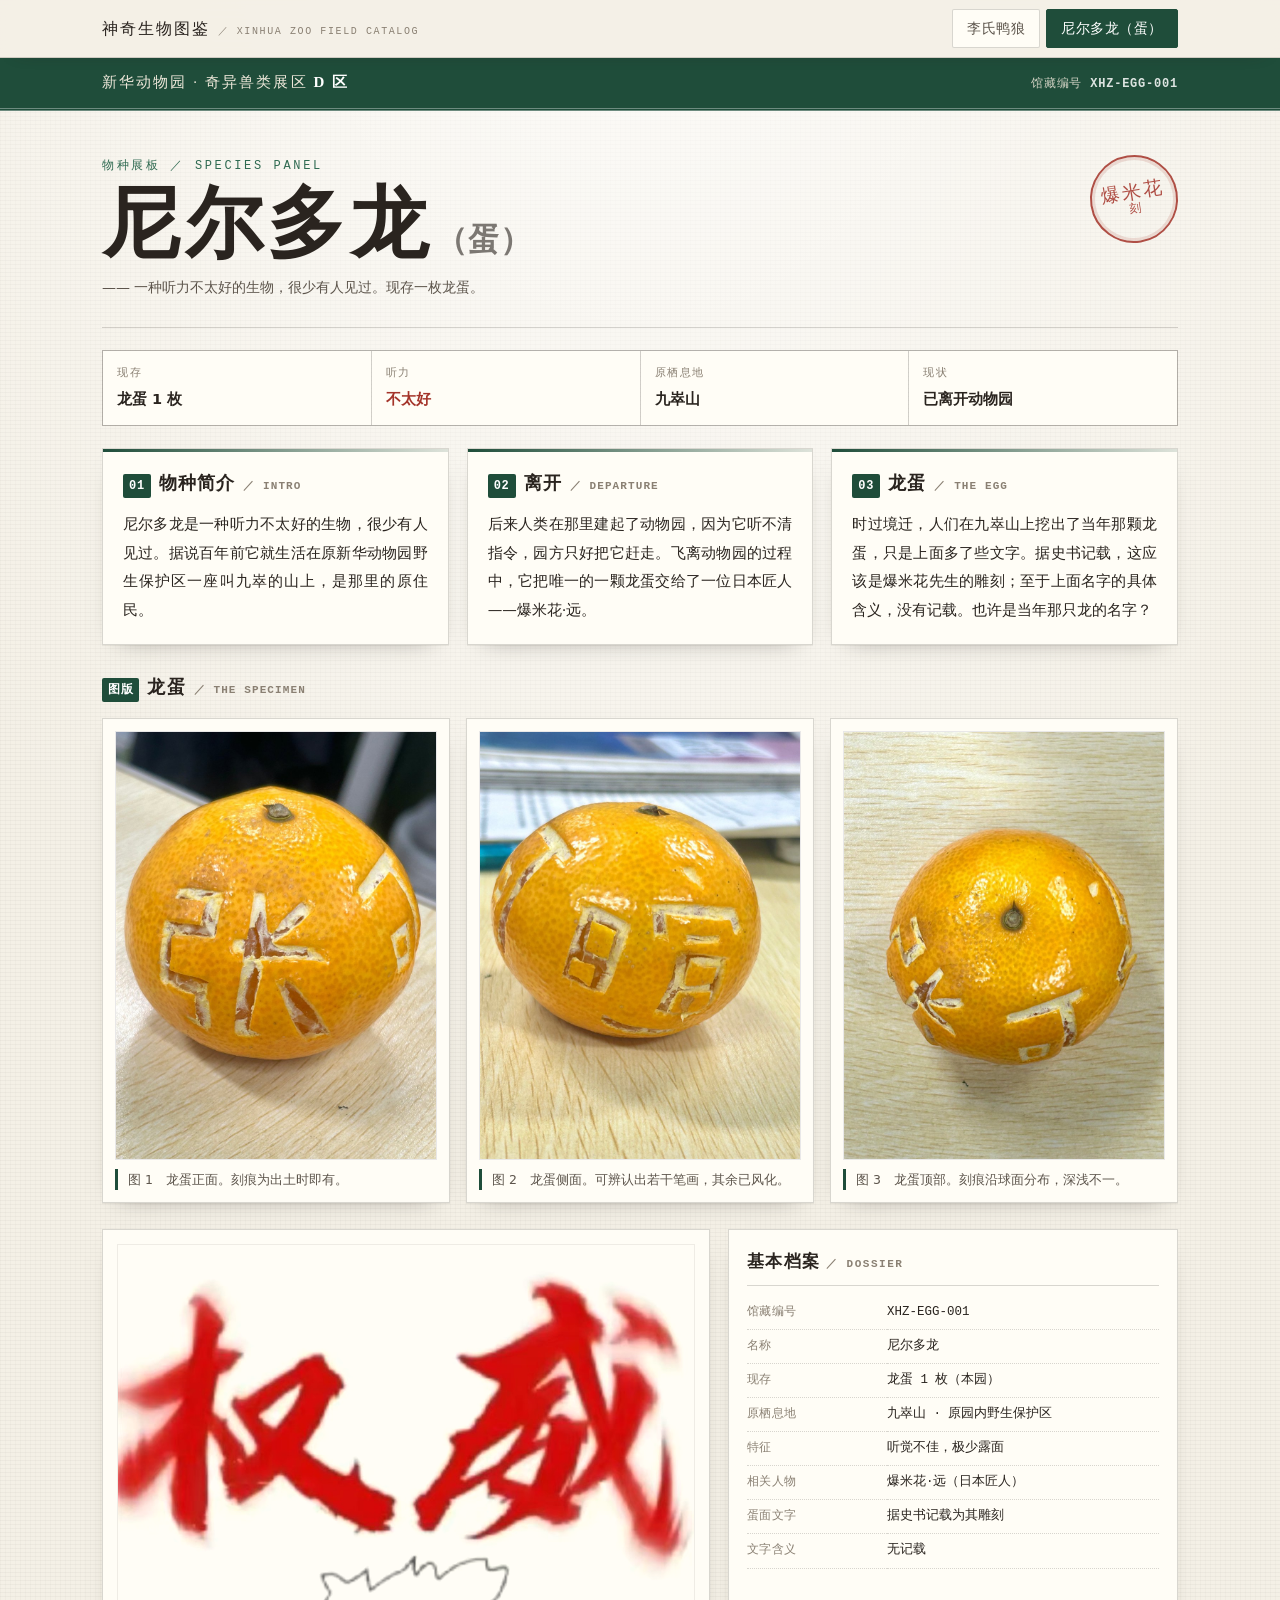
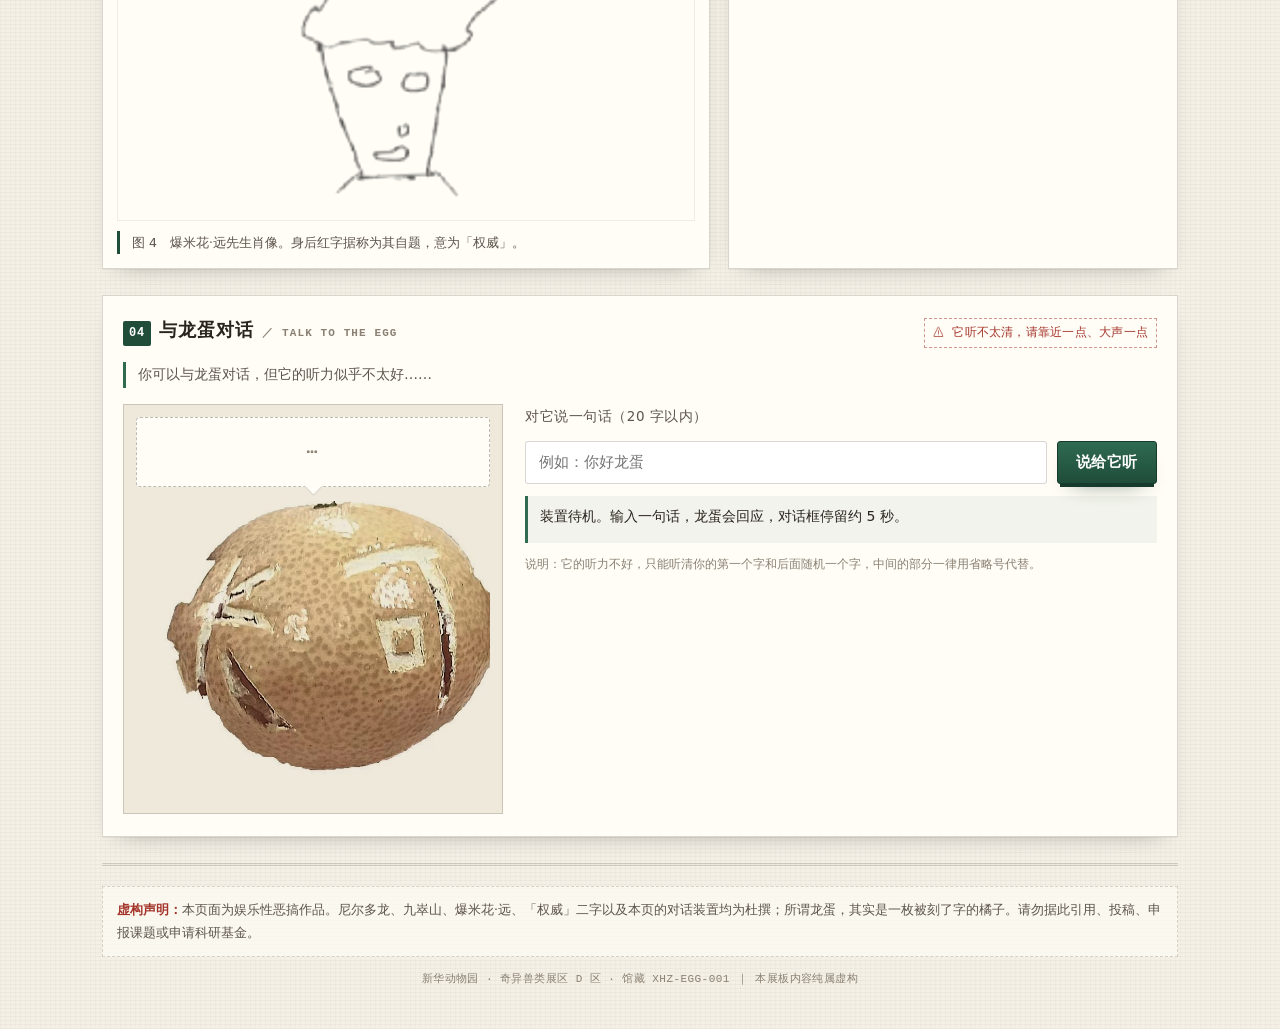
==== nieldoron.html @ e665287c "新增「尼尔多龙（蛋）」展板：龙蛋图版、爆米花·远肖像与听不清的对话装置 全站加装导航栏并更名「神奇生物图鉴」。内容纯属虚构恶搞。" ====
<!DOCTYPE html>
<html lang="zh-CN">
<head>
<meta charset="utf-8">
<meta name="viewport" content="width=device-width, initial-scale=1">
<title>尼尔多龙（蛋）｜ 神奇生物图鉴 · 新华动物园</title>
<meta name="description" content="尼尔多龙：一种听力不好的生物，百年前生活在九崒山，后离开动物园，留下一枚刻有文字的龙蛋。本展板为虚构恶搞作品。">
<link rel="icon" href="data:image/svg+xml,%3Csvg xmlns='http://www.w3.org/2000/svg' viewBox='0 0 32 32'%3E%3Crect width='32' height='32' rx='7' fill='%231f4d3a'/%3E%3Ctext x='16' y='23' font-size='19' text-anchor='middle' fill='%23f6f2e8' font-family='serif'%3E%E9%B8%AD%3C/text%3E%3C/svg%3E">
<link rel="stylesheet" href="styles.css">
</head>
<body>

<nav class="topnav" aria-label="图鉴导航">
  <div class="wrap topnav-inner">
    <a class="brand" href="index.html">神奇生物图鉴 <em>／ XINHUA ZOO FIELD CATALOG</em></a>
    <div class="tabs">
      <a class="tab" href="index.html">李氏鸭狼</a>
      <a class="tab is-active" href="nieldoron.html" aria-current="page">尼尔多龙（蛋）</a>
    </div>
  </div>
</nav>

<header class="topbar">
  <div class="wrap topbar-inner">
    <span class="org">新华动物园 · 奇异兽类展区 <b>D 区</b></span>
    <span class="plate">馆藏编号 <b>XHZ-EGG-001</b></span>
  </div>
</header>

<main class="wrap">

  <!-- ============ 展板标题 ============ -->
  <section class="hero">
    <div class="hero-main">
      <p class="kicker">物种展板 ／ SPECIES PANEL</p>
      <h1>尼尔多龙<span class="h1-sub">（蛋）</span></h1>
      <p class="namers">—— 一种听力不太好的生物，很少有人见过。现存一枚龙蛋。</p>
    </div>
    <div class="seal" aria-hidden="true"><span>爆米花</span><span>刻</span></div>
  </section>

  <!-- ============ 基本档案 ============ -->
  <section class="facts" aria-label="物种基本档案">
    <div class="fact"><span>现存</span><b>龙蛋 1 枚</b></div>
    <div class="fact"><span>听力</span><b class="cr">不太好</b></div>
    <div class="fact"><span>原栖息地</span><b>九崒山</b></div>
    <div class="fact"><span>现状</span><b>已离开动物园</b></div>
  </section>

  <!-- ============ 三个栏目 ============ -->
  <section class="columns" aria-label="物种介绍">

    <article class="card col">
      <h2 class="col-title"><span class="num">01</span>物种简介 <em>／ INTRO</em></h2>
      <p>尼尔多龙是一种听力不太好的生物，很少有人见过。据说百年前它就生活在原新华动物园野生保护区一座叫九崒的山上，是那里的原住民。</p>
    </article>

    <article class="card col">
      <h2 class="col-title"><span class="num">02</span>离开 <em>／ DEPARTURE</em></h2>
      <p>后来人类在那里建起了动物园，因为它听不清指令，园方只好把它赶走。飞离动物园的过程中，它把唯一的一颗龙蛋交给了一位日本匠人——爆米花·远。</p>
    </article>

    <article class="card col">
      <h2 class="col-title"><span class="num">03</span>龙蛋 <em>／ THE EGG</em></h2>
      <p>时过境迁，人们在九崒山上挖出了当年那颗龙蛋，只是上面多了些文字。据史书记载，这应该是爆米花先生的雕刻；至于上面名字的具体含义，没有记载。也许是当年那只龙的名字？</p>
    </article>

  </section>

  <!-- ============ 龙蛋图版 ============ -->
  <h2 class="col-title block-title"><span class="num">图版</span>龙蛋 <em>／ THE SPECIMEN</em></h2>
  <section class="gallery" aria-label="龙蛋照片">

    <figure class="card">
      <img src="assets/nieldoron/egg-1.jpg" alt="刻有文字的龙蛋，正面" width="900" height="1199">
      <figcaption>图 1　龙蛋正面。刻痕为出土时即有。</figcaption>
    </figure>

    <figure class="card">
      <img src="assets/nieldoron/egg-2.jpg" alt="刻有文字的龙蛋，侧面" width="900" height="1200">
      <figcaption>图 2　龙蛋侧面。可辨认出若干笔画，其余已风化。</figcaption>
    </figure>

    <figure class="card">
      <img src="assets/nieldoron/egg-3.jpg" alt="龙蛋顶部视图" width="900" height="1200">
      <figcaption>图 3　龙蛋顶部。刻痕沿球面分布，深浅不一。</figcaption>
    </figure>

  </section>

  <!-- ============ 肖像 + 档案 ============ -->
  <section class="grid-2">
    <figure class="card figure portrait-fig">
      <img src="assets/nieldoron/baomihua.jpg" alt="爆米花·远先生肖像" width="900" height="899">
      <figcaption>图 4　爆米花·远先生肖像。身后红字据称为其自题，意为「权威」。</figcaption>
    </figure>

    <aside class="card dossier">
      <h2 class="card-title">基本档案 <span>／ DOSSIER</span></h2>
      <table class="kv">
        <tbody>
          <tr><th>馆藏编号</th><td>XHZ-EGG-001</td></tr>
          <tr><th>名称</th><td>尼尔多龙</td></tr>
          <tr><th>现存</th><td>龙蛋 1 枚（本园）</td></tr>
          <tr><th>原栖息地</th><td>九崒山 · 原园内野生保护区</td></tr>
          <tr><th>特征</th><td>听觉不佳，极少露面</td></tr>
          <tr><th>相关人物</th><td>爆米花·远（日本匠人）</td></tr>
          <tr><th>蛋面文字</th><td>据史书记载为其雕刻</td></tr>
          <tr><th>文字含义</th><td>无记载</td></tr>
        </tbody>
      </table>
    </aside>
  </section>

  <!-- ============ 与龙蛋对话 ============ -->
  <section class="card interact" id="talk">
    <div class="interact-head">
      <h2 class="col-title"><span class="num">04</span>与龙蛋对话 <em>／ TALK TO THE EGG</em></h2>
      <p class="warn">⚠ 它听不太清，请靠近一点、大声一点</p>
    </div>

    <p class="talk-note">你可以与龙蛋对话，但它的听力似乎不太好……</p>

    <div class="talk-body">
      <div class="egg-stage" id="egg-stage">
        <div class="bubble" id="egg-bubble" role="status" aria-live="polite">⋯</div>
        <img class="egg-img" src="assets/nieldoron/egg-dialog.jpg" alt="龙蛋立绘" width="684" height="581">
      </div>

      <form class="talk-form" id="talk-form" autocomplete="off">
        <label class="talk-label" for="talk-input">对它说一句话（20 字以内）</label>
        <div class="input-row">
          <input class="talk-input" id="talk-input" type="text" maxlength="20" placeholder="例如：你好龙蛋" aria-describedby="talk-hint">
          <button class="btn talk-btn" type="submit"><span class="btn-main">说给它听</span></button>
        </div>
        <p class="readout" id="talk-readout">装置待机。输入一句话，龙蛋会回应，对话框停留约 5 秒。</p>
        <p class="fine" id="talk-hint">说明：它的听力不好，只能听清你的第一个字和后面随机一个字，中间的部分一律用省略号代替。</p>
      </form>
    </div>
  </section>

  <!-- ============ 页脚 ============ -->
  <footer class="foot">
    <p class="disclaimer"><b>虚构声明：</b>本页面为娱乐性恶搞作品。尼尔多龙、九崒山、爆米花·远、「权威」二字以及本页的对话装置均为杜撰；所谓龙蛋，其实是一枚被刻了字的橘子。请勿据此引用、投稿、申报课题或申请科研基金。</p>
    <p class="foot-line">新华动物园 · 奇异兽类展区 D 区 · 馆藏 XHZ-EGG-001 ｜ 本展板内容纯属虚构</p>
  </footer>

</main>

<script src="nieldoron.js"></script>
</body>
</html>
---- styles.css ----
/* ===========================================================
   鸭狼展板 · 样式表
   风格：博物馆展板 / 档案卡 / 油印公文
   =========================================================== */

:root{
  --paper:#f4f0e6;
  --paper-2:#efe9dc;
  --card:#fffdf6;
  --ink:#2a241f;
  --ink-2:#5d554c;
  --ink-3:#8a8073;
  --line:rgba(42,36,31,.18);
  --line-2:rgba(42,36,31,.10);
  --green:#1f4d3a;
  --green-2:#2f6a51;
  --red:#a4342a;
  --shadow:0 10px 24px -18px rgba(42,36,31,.55), 0 1px 0 rgba(42,36,31,.06);
  --serif:"Songti SC","STSong","SimSun","Noto Serif SC","Source Han Serif SC",Georgia,serif;
  --sans:"PingFang SC","Hiragino Sans GB","Microsoft YaHei","Noto Sans SC",system-ui,-apple-system,"Segoe UI",sans-serif;
  --mono:ui-monospace,"SFMono-Regular","Cascadia Mono",Consolas,"Courier New",monospace;
}

*{box-sizing:border-box}

html{-webkit-text-size-adjust:100%}

body{
  margin:0;
  color:var(--ink);
  font-family:var(--sans);
  font-size:16px;
  line-height:1.85;
  background-color:var(--paper);
  background-image:
    radial-gradient(120% 90% at 50% -10%, rgba(255,255,255,.85), rgba(255,255,255,0) 60%),
    repeating-linear-gradient(0deg, rgba(42,36,31,.035) 0 1px, rgba(0,0,0,0) 1px 4px),
    repeating-linear-gradient(90deg, rgba(42,36,31,.022) 0 1px, rgba(0,0,0,0) 1px 5px);
}

.wrap{max-width:1120px;margin:0 auto;padding:0 22px}

/* ---------- 顶栏 ---------- */
.topbar{
  background:var(--green);
  color:#eee8da;
  border-bottom:3px double rgba(255,255,255,.35);
}
.topbar-inner{
  display:flex;flex-wrap:wrap;gap:6px 18px;
  align-items:baseline;justify-content:space-between;
  padding-top:11px;padding-bottom:11px;
  font-size:13px;letter-spacing:.06em;
}
.topbar .org{font-family:var(--serif);font-size:15px;letter-spacing:.14em}
.topbar b{color:#fff;font-weight:600}
.topbar .plate{font-family:var(--mono);font-size:12px;opacity:.85}

/* ---------- 标题区 ---------- */
.hero{
  position:relative;
  display:flex;align-items:flex-start;justify-content:space-between;gap:20px;
  padding:44px 0 26px;
  border-bottom:1px solid var(--line);
  margin-bottom:22px;
}
.kicker{
  margin:0 0 6px;font-family:var(--mono);font-size:12px;
  letter-spacing:.22em;color:var(--green-2);text-transform:uppercase;
}
.hero h1{
  margin:0;font-family:var(--serif);font-weight:700;
  font-size:clamp(44px,8vw,78px);line-height:1.05;letter-spacing:.06em;
}
.latin{
  margin:8px 0 0;font-family:var(--serif);font-style:italic;
  font-size:clamp(17px,2.6vw,24px);color:var(--green);
}
.latin .auth{font-style:normal;font-family:var(--mono);font-size:.62em;color:var(--ink-2);letter-spacing:.02em}
.namers{margin:10px 0 0;color:var(--ink-2);font-size:14px}

.seal{
  flex:0 0 auto;width:88px;height:88px;border-radius:50%;
  border:2px solid var(--red);color:var(--red);
  display:flex;flex-direction:column;align-items:center;justify-content:center;
  font-family:var(--serif);font-size:19px;letter-spacing:.12em;line-height:1.15;
  transform:rotate(-9deg);opacity:.86;
  box-shadow:inset 0 0 0 3px rgba(164,52,42,.16);
}
.seal span:last-child{font-family:var(--mono);font-size:12px;letter-spacing:.06em}

/* ---------- 档案条 ---------- */
.facts{
  display:grid;grid-template-columns:repeat(4,1fr);gap:1px;
  background:var(--line);border:1px solid var(--line);margin-bottom:22px;
}
.fact{background:var(--card);padding:12px 14px}
.fact span{display:block;font-family:var(--mono);font-size:11px;letter-spacing:.14em;color:var(--ink-3)}
.fact b{display:block;margin-top:3px;font-size:14.5px;font-weight:600}
.fact b.cr{color:var(--red)}

/* ---------- 卡片通用 ---------- */
.card{
  position:relative;background:var(--card);
  border:1px solid var(--line);box-shadow:var(--shadow);
}

/* ---------- 图版 + 档案 ---------- */
.grid-2{display:grid;grid-template-columns:1.35fr 1fr;gap:18px;margin-bottom:26px}
.figure{margin:0;padding:14px}
.figure img{
  display:block;width:100%;height:auto;
  border:1px solid var(--line-2);background:#fff;
  filter:contrast(1.06);
}
.figure figcaption{
  margin-top:10px;font-size:12.5px;color:var(--ink-2);
  padding-left:12px;border-left:3px solid var(--green);
}
.corner{position:absolute;width:14px;height:14px;border:2px solid var(--green);opacity:.5}
.corner.tl{top:6px;left:6px;border-right:0;border-bottom:0}
.corner.br{bottom:6px;right:6px;border-left:0;border-top:0}

.dossier{padding:16px 18px 18px}
.card-title{
  margin:0 0 10px;font-family:var(--serif);font-size:17px;letter-spacing:.08em;
  padding-bottom:7px;border-bottom:1px solid var(--line);
}
.card-title span{font-family:var(--mono);font-size:11px;color:var(--ink-3);letter-spacing:.14em}

table.kv{width:100%;border-collapse:collapse;font-size:13.5px}
table.kv th,table.kv td{padding:5px 0;border-bottom:1px dotted var(--line);text-align:left;vertical-align:top}
table.kv th{width:34%;font-weight:400;color:var(--ink-3);font-family:var(--mono);font-size:12px;letter-spacing:.04em}
table.kv td{font-family:var(--mono);font-size:12.5px;color:var(--ink)}

.qr-row{display:flex;gap:12px;align-items:center;margin-top:14px;padding-top:12px;border-top:1px solid var(--line-2)}
.qr{
  flex:0 0 auto;width:76px;height:76px;padding:3px;
  background:#fff;border:1px solid var(--line);
}
.qr svg{display:block;width:100%;height:100%}
.qr-text{margin:0;font-size:12px;color:var(--ink-2);line-height:1.6}
.qr-text em{font-style:normal;color:var(--ink-3)}

/* ---------- 三个栏目 ---------- */
.columns{display:grid;grid-template-columns:repeat(3,1fr);gap:18px;margin-bottom:26px}
.col{padding:18px 20px 20px}
.col::before{
  content:"";position:absolute;top:0;left:0;right:0;height:3px;
  background:linear-gradient(90deg,var(--green),rgba(31,77,58,.15));
}
.col-title{
  margin:0 0 10px;font-family:var(--serif);font-size:18px;letter-spacing:.06em;
  display:flex;align-items:baseline;gap:8px;flex-wrap:wrap;
}
.col-title .num{
  font-family:var(--mono);font-size:12px;color:#fff;background:var(--green);
  padding:1px 6px;border-radius:2px;letter-spacing:.06em;
}
.col-title em{font-style:normal;font-family:var(--mono);font-size:11px;color:var(--ink-3);letter-spacing:.1em}
.col p{margin:0;font-size:14.6px;line-height:1.95;text-align:justify}
.col p em{font-family:var(--serif)}

/* ---------- 互动区 ---------- */
.interact{padding:18px 20px 22px;margin-bottom:26px}
.interact-head{display:flex;flex-wrap:wrap;gap:6px 16px;align-items:baseline;justify-content:space-between;margin-bottom:14px}
.interact-head .col-title{margin:0}
.warn{
  margin:0;font-family:var(--mono);font-size:11.5px;color:var(--red);
  border:1px dashed rgba(164,52,42,.5);padding:3px 8px;letter-spacing:.02em;
}
.interact-body{display:grid;grid-template-columns:1.15fr 1fr;gap:20px;align-items:center}

.stage{
  position:relative;overflow:hidden;
  border:1px solid var(--line);
  background:
    radial-gradient(80% 60% at 50% 100%, rgba(31,77,58,.10), rgba(31,77,58,0) 70%),
    repeating-linear-gradient(0deg, rgba(42,36,31,.03) 0 1px, rgba(0,0,0,0) 1px 4px),
    var(--paper-2);
  aspect-ratio:900/800;
}
.stage::after{
  content:"";position:absolute;left:6%;right:6%;bottom:3.4%;height:8px;
  border-radius:50%;background:radial-gradient(closest-side, rgba(42,36,31,.20), rgba(42,36,31,0));
}
.stage img{position:relative;z-index:1;display:block;width:100%;height:auto}
.stage.shake{animation:shake .18s steps(2,end) 2}
@keyframes shake{
  0%{transform:translate(0,0)}
  25%{transform:translate(-5px,4px) rotate(-.25deg)}
  50%{transform:translate(5px,-3px) rotate(.25deg)}
  75%{transform:translate(-4px,-2px)}
  100%{transform:translate(0,0)}
}

.burst{
  position:absolute;z-index:2;top:11%;right:4%;
  font-family:var(--serif);font-weight:700;font-size:clamp(22px,4.4vw,40px);
  color:#fff;letter-spacing:.04em;
  padding:14px 16px;
  background:var(--red);
  clip-path:polygon(50% 0%,61% 18%,80% 6%,82% 27%,100% 30%,88% 46%,100% 62%,80% 68%,79% 89%,60% 80%,48% 100%,38% 80%,18% 92%,20% 70%,0% 64%,12% 47%,0% 31%,20% 26%,19% 6%,39% 18%);
  opacity:0;transform:scale(.4) rotate(-18deg);
  transition:opacity .06s linear, transform .12s cubic-bezier(.2,1.6,.4,1);
  pointer-events:none;
}
.burst.show{opacity:1;transform:scale(1) rotate(-8deg)}

.panel{display:flex;flex-direction:column;gap:12px}
.stage-note{margin:0;font-family:var(--mono);font-size:12px;color:var(--ink-3);letter-spacing:.06em}

.btn{
  display:block;width:100%;cursor:pointer;
  font-family:var(--sans);color:#fff;text-align:left;
  background:linear-gradient(180deg,var(--green-2),var(--green));
  border:1px solid #163a2b;border-radius:3px;
  padding:13px 16px;
  box-shadow:0 6px 0 -3px #163a2b, 0 12px 22px -16px rgba(22,58,43,.9);
  transition:transform .08s ease, box-shadow .08s ease, filter .15s ease;
}
.btn:hover{filter:brightness(1.07)}
.btn:active{transform:translateY(2px);box-shadow:0 3px 0 -2px #163a2b}
.btn[disabled]{cursor:progress;filter:saturate(.5) brightness(.9)}
.btn-main{display:block;font-size:16.5px;font-weight:600;letter-spacing:.04em}
.btn-sub{display:block;margin-top:2px;font-family:var(--mono);font-size:10.5px;letter-spacing:.16em;opacity:.75}

.readout{
  margin:0;min-height:3.4em;font-size:14px;color:var(--ink);
  background:rgba(31,77,58,.055);border-left:3px solid var(--green-2);
  padding:8px 12px;
}
.counter{margin:0;font-family:var(--mono);font-size:12.5px;color:var(--ink-2)}
.counter b{color:var(--red);font-size:15px}
.fine{margin:0;font-size:11.5px;color:var(--ink-3);line-height:1.7}

/* ---------- 页脚 ---------- */
.foot{border-top:3px double var(--line);padding-top:20px;padding-bottom:40px}
.rules-card{max-width:760px;margin:0 auto 18px}
.small{padding:16px 18px 18px}
.small h3{
  margin:0 0 10px;font-family:var(--serif);font-size:16px;letter-spacing:.08em;
  padding-bottom:7px;border-bottom:1px solid var(--line);
}
.rules{margin:0;padding-left:1.25em;font-size:13.4px}
.rules li{margin-bottom:5px}
.disclaimer{
  margin:0 0 12px;font-size:12.5px;color:var(--ink-2);
  border:1px dashed var(--line);padding:11px 14px;background:rgba(255,253,246,.7);
}
.disclaimer b{color:var(--red)}
.foot-line{margin:0;font-family:var(--mono);font-size:11px;color:var(--ink-3);letter-spacing:.04em;text-align:center}

/* ---------- 响应式 ---------- */
@media (max-width:980px){
  .facts{grid-template-columns:repeat(2,1fr)}
  .grid-2{grid-template-columns:1fr}
  .columns{grid-template-columns:1fr}
  .interact-body{grid-template-columns:1fr}
  .stage{max-width:560px;margin:0 auto}
}
@media (max-width:600px){
  body{font-size:15px}
  .hero{padding:30px 0 20px}
  .seal{width:66px;height:66px;font-size:15px}
  .facts{grid-template-columns:1fr}
  .wrap{padding:0 14px}
}

@media (prefers-reduced-motion:reduce){
  .stage.shake{animation:none}
  .burst{transition:opacity .01s linear}
  .btn{transition:none}
}

/* ===========================================================
   全站导航（神奇生物图鉴）
   =========================================================== */
.topnav{
  position:sticky;top:0;z-index:30;
  background:rgba(244,240,230,.94);
  -webkit-backdrop-filter:blur(8px);backdrop-filter:blur(8px);
  border-bottom:1px solid var(--line);
  box-shadow:0 10px 18px -20px rgba(42,36,31,.9);
}
.topnav-inner{
  display:flex;align-items:center;justify-content:space-between;
  gap:10px 16px;flex-wrap:wrap;padding-top:9px;padding-bottom:9px;
}
.topnav .brand{
  font-family:var(--serif);font-size:16px;letter-spacing:.12em;
  color:var(--ink);text-decoration:none;
  display:flex;align-items:baseline;gap:8px;
}
.topnav .brand em{font-style:normal;font-family:var(--mono);font-size:10px;letter-spacing:.16em;color:var(--ink-3)}
.tabs{display:flex;gap:6px}
.tab{
  display:inline-block;padding:6px 14px;border-radius:2px;
  border:1px solid var(--line);background:var(--card);
  color:var(--ink-2);text-decoration:none;font-size:13.5px;letter-spacing:.04em;
  transition:border-color .15s,color .15s,background .15s;
}
.tab:hover{border-color:var(--green-2);color:var(--green)}
.tab.is-active{background:var(--green);border-color:var(--green);color:#fff}

/* ===========================================================
   尼尔多龙（蛋）
   =========================================================== */
.h1-sub{font-size:.4em;letter-spacing:.04em;opacity:.6;margin-left:.1em}
.block-title{margin:0 0 14px}
.gallery{display:grid;grid-template-columns:repeat(3,1fr);gap:16px;margin-bottom:26px}
.gallery figure{margin:0;padding:12px}
.gallery img{display:block;width:100%;height:auto;border:1px solid var(--line-2);background:#fff}
.gallery figcaption{
  margin-top:9px;font-size:12.5px;line-height:1.7;color:var(--ink-2);
  padding-left:10px;border-left:3px solid var(--green);
}
.portrait-fig{margin:0}
.portrait-fig img{mix-blend-mode:multiply}

.talk-note{
  margin:0 0 16px;font-size:14px;color:var(--ink-2);
  padding-left:12px;border-left:3px solid var(--green-2);
}
.talk-body{display:grid;grid-template-columns:minmax(0,380px) 1fr;gap:22px;align-items:start}
.egg-stage{
  position:relative;padding:96px 12px 12px;
  border:1px solid var(--line);background:var(--paper-2);
}
.egg-img{display:block;width:100%;height:auto;mix-blend-mode:multiply}
.egg-stage.is-speaking .egg-img{animation:eggwobble .5s ease-in-out 3}
@keyframes eggwobble{
  0%,100%{transform:rotate(0)}
  25%{transform:rotate(-1.1deg)}
  75%{transform:rotate(1.1deg)}
}
.bubble{
  position:absolute;left:12px;right:12px;top:12px;min-height:70px;
  display:flex;align-items:center;justify-content:center;
  padding:10px 14px;background:var(--card);
  border:1px dashed rgba(42,36,31,.3);border-radius:4px;
  font-family:var(--serif);font-size:20px;letter-spacing:.08em;color:var(--ink-3);text-align:center;
  transition:color .15s ease,border-color .15s ease,box-shadow .15s ease;
  pointer-events:none;
}
.bubble::after{
  content:"";position:absolute;left:50%;bottom:-7px;width:12px;height:12px;
  margin-left:-6px;background:var(--card);
  border-right:1px solid var(--line);border-bottom:1px solid var(--line);
  transform:rotate(45deg);
}
.bubble.show{
  border:1px solid var(--line);color:var(--ink);box-shadow:var(--shadow);
  animation:bubblepop .18s ease-out;
}
@keyframes bubblepop{
  from{transform:translateY(4px) scale(.98)}
  to{transform:translateY(0) scale(1)}
}

.talk-form{display:flex;flex-direction:column;gap:12px}
.talk-label{font-size:13.5px;color:var(--ink-2);letter-spacing:.04em}
.input-row{display:flex;gap:10px;align-items:stretch}
.talk-input{
  flex:1 1 auto;min-width:0;font-family:var(--sans);font-size:15px;color:var(--ink);
  background:#fff;border:1px solid var(--line);border-radius:3px;padding:11px 13px;
}
.talk-input:focus{outline:2px solid rgba(47,106,81,.3);outline-offset:1px;border-color:var(--green-2)}
.talk-btn{flex:0 0 auto;width:auto;padding:11px 18px;text-align:center}
.talk-btn .btn-main{font-size:15px;white-space:nowrap}

@media (max-width:980px){
  .gallery{grid-template-columns:1fr}
  .talk-body{grid-template-columns:1fr}
  .topnav .brand{font-size:14.5px}
  .topnav .brand em{display:none}
}
@media (max-width:600px){
  .input-row{flex-direction:column}
  .talk-btn{width:100%}
  .bubble{font-size:17px;min-height:62px}
}
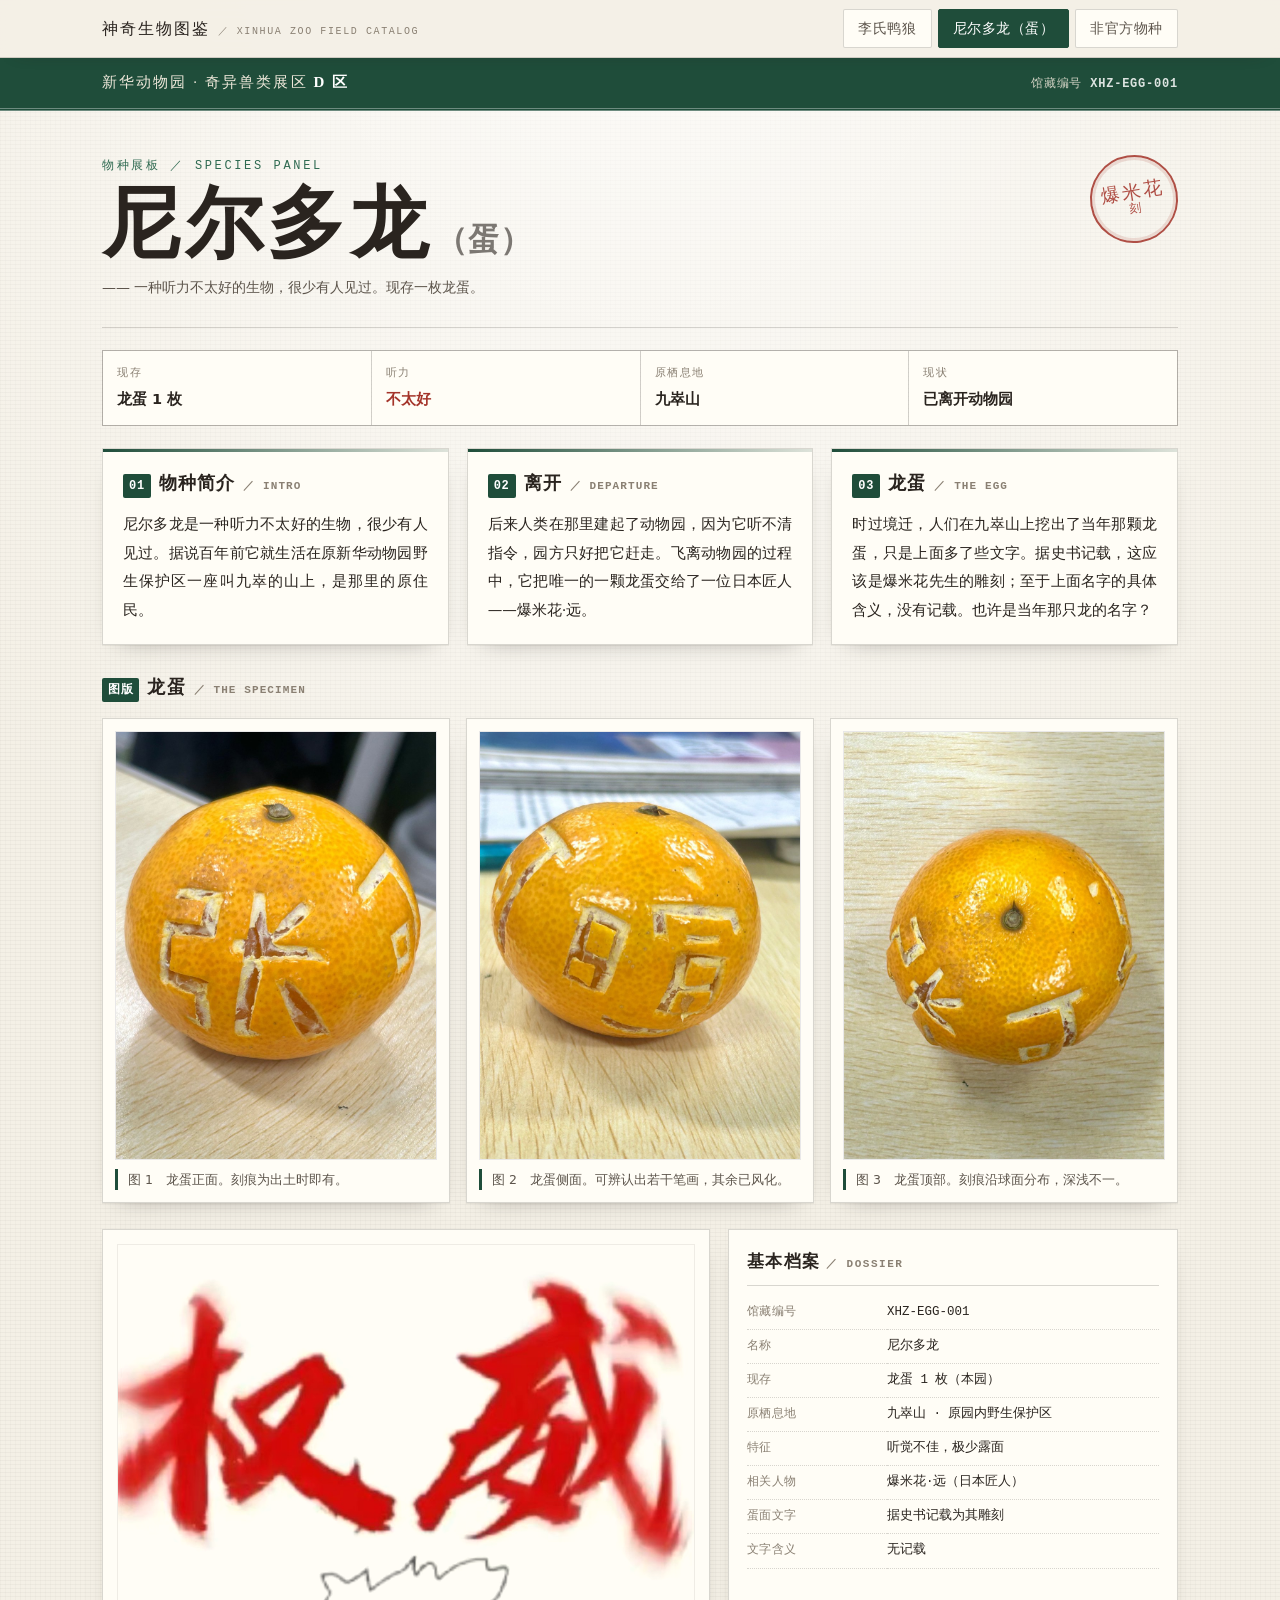
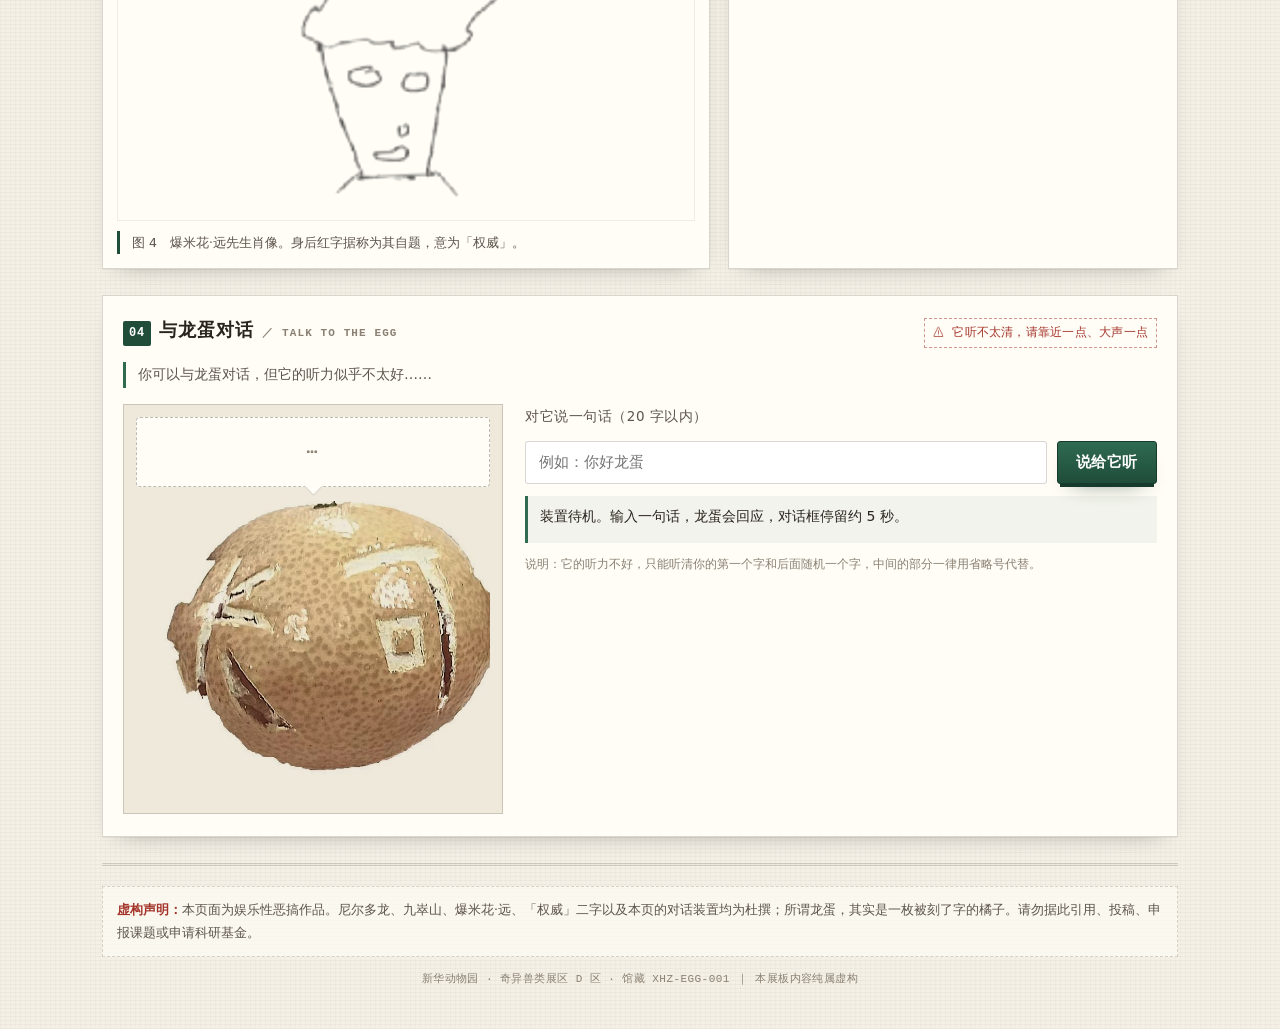
==== commit 96daad92: "新增「尼尔多龙（蛋）」展板：龙蛋图版、爆米花·远肖像与听不清的对话装置 全站加装导航栏并更名「神奇生物图鉴」。内容纯属虚构恶搞。" ====
--- a/nieldoron.html
+++ b/nieldoron.html
@@ -16,6 +16,7 @@
     <div class="tabs">
       <a class="tab" href="index.html">李氏鸭狼</a>
       <a class="tab is-active" href="nieldoron.html" aria-current="page">尼尔多龙（蛋）</a>
+      <a class="tab" href="unofficial.html">非官方物种</a>
     </div>
   </div>
 </nav>
--- a/styles.css
+++ b/styles.css
@@ -21,7 +21,8 @@
   --mono:ui-monospace,"SFMono-Regular","Cascadia Mono",Consolas,"Courier New",monospace;
 }
 
-*{box-sizing:border-box}
+*{box-sizing:border-box}
+[hidden]{display:none !important}
 
 html{-webkit-text-size-adjust:100%}
 
@@ -380,3 +381,113 @@
   .talk-btn{width:100%}
   .bubble{font-size:17px;min-height:62px}
 }
+
+/* ===========================================================
+   非官方物种
+   =========================================================== */
+.toolbar{
+  display:flex;flex-wrap:wrap;align-items:center;justify-content:space-between;
+  gap:10px 14px;padding:10px 14px;margin-bottom:18px;
+}
+.toolbar-left,.toolbar-right{display:flex;align-items:center;gap:8px;flex-wrap:wrap}
+.chip-btn{
+  font-family:var(--sans);font-size:13px;letter-spacing:.04em;cursor:pointer;
+  padding:6px 14px;border-radius:2px;
+  border:1px solid var(--line);background:var(--card);color:var(--ink-2);
+  transition:border-color .15s,color .15s,background .15s,transform .06s;
+}
+.chip-btn:hover{border-color:var(--green-2);color:var(--green)}
+.chip-btn:active{transform:translateY(1px)}
+.chip-btn.primary{background:var(--green);border-color:var(--green);color:#fff}
+.chip-btn.primary:hover{background:var(--green-2);color:#fff}
+.chip-btn.ghost{background:transparent}
+.chip-btn.danger{color:var(--red);border-color:rgba(164,52,42,.45)}
+.chip-btn.danger:hover{background:rgba(164,52,42,.08);color:var(--red)}
+.chip-btn.tiny{font-size:11.5px;padding:3px 9px}
+.chip-btn[disabled]{opacity:.55;cursor:progress}
+
+.who{
+  font-family:var(--mono);font-size:11.5px;color:var(--green);
+  border:1px dashed rgba(47,106,81,.5);padding:3px 8px;
+}
+.status-pill{
+  font-family:var(--mono);font-size:11.5px;letter-spacing:.02em;
+  padding:3px 9px;border:1px solid var(--line);color:var(--ink-3);background:rgba(255,253,246,.8);
+}
+.status-pill.open{color:var(--green);border-color:rgba(47,106,81,.4)}
+.status-pill.closed{color:var(--red);border-color:rgba(164,52,42,.4)}
+.status-pill.offline{color:var(--ink-3);border-style:dashed}
+.switch{display:inline-flex;align-items:center;gap:6px;font-size:12.5px;color:var(--ink-2);cursor:pointer}
+.switch input{accent-color:var(--green);width:15px;height:15px}
+
+.feed-note{
+  margin:0 0 16px;font-size:13px;color:var(--ink-2);
+  border:1px dashed var(--line);padding:10px 12px;background:rgba(255,253,246,.7);
+}
+
+.post-grid{display:grid;grid-template-columns:repeat(3,minmax(0,1fr));gap:18px;margin-bottom:26px}
+.post-card{overflow:hidden;display:flex;flex-direction:column}
+.post-img{display:block;width:100%;aspect-ratio:4/3;object-fit:cover;border-bottom:1px solid var(--line-2);background:var(--paper-2)}
+.post-body{padding:14px 16px 16px;display:flex;flex-direction:column;gap:8px;flex:1 1 auto}
+.post-head{display:flex;align-items:flex-start;justify-content:space-between;gap:8px}
+.post-name{margin:0;font-family:var(--serif);font-size:19px;letter-spacing:.04em;line-height:1.35}
+.post-intro{margin:0;font-size:14px;line-height:1.85;color:var(--ink);white-space:pre-wrap;word-break:break-word}
+.post-meta{margin:auto 0 0;display:flex;align-items:center;justify-content:space-between;gap:8px;flex-wrap:wrap}
+.post-meta .tag{
+  font-family:var(--mono);font-size:11px;color:var(--green);
+  border:1px solid rgba(47,106,81,.3);padding:2px 7px;background:rgba(47,106,81,.05);
+}
+.post-meta .date{font-family:var(--mono);font-size:11px;color:var(--ink-3)}
+.empty{
+  margin:26px 0 40px;text-align:center;font-family:var(--serif);
+  font-size:15px;color:var(--ink-3);letter-spacing:.06em;
+}
+
+.modal{position:fixed;inset:0;z-index:60;display:flex;align-items:center;justify-content:center;padding:18px}
+.modal[hidden]{display:none}
+.modal-backdrop{position:absolute;inset:0;background:rgba(30,26,21,.42)}
+.modal-card{
+  position:relative;z-index:1;width:100%;max-width:440px;max-height:90vh;overflow:auto;
+  background:var(--card);border:1px solid var(--line);box-shadow:0 24px 60px -30px rgba(20,16,12,.7);
+  padding:20px 22px 22px;
+}
+.modal-card.wide{max-width:620px}
+.modal-card h3{margin:0 0 4px;font-family:var(--serif);font-size:19px;letter-spacing:.06em}
+.modal-sub{margin:0 0 16px;font-size:12.5px;color:var(--ink-3);line-height:1.7}
+.modal-actions{display:flex;justify-content:flex-end;gap:8px;margin-top:18px}
+.field{display:block;margin-bottom:12px}
+.field > span{display:block;font-size:12.5px;color:var(--ink-2);margin-bottom:5px;letter-spacing:.03em}
+.field > span b{color:var(--red);font-weight:400}
+.field input[type=text],.field input[type=password],.field textarea,.field input[type=file]{
+  width:100%;font-family:var(--sans);font-size:14.5px;color:var(--ink);
+  background:#fff;border:1px solid var(--line);border-radius:2px;padding:9px 11px;
+}
+.field textarea{resize:vertical;line-height:1.7;min-height:88px}
+.field input:focus,.field textarea:focus{outline:2px solid rgba(47,106,81,.3);outline-offset:1px;border-color:var(--green-2)}
+.field input[type=file]{padding:7px 9px;font-size:12.5px;background:rgba(255,253,246,.9)}
+.field .hint,.field .counter{display:block;margin-top:4px;font-size:11px;color:var(--ink-3)}
+.field .counter{text-align:right;font-family:var(--mono)}
+.thumb{display:block;margin-top:8px;max-width:150px;max-height:120px;object-fit:cover;border:1px solid var(--line)}
+.grid-2-fields{display:grid;grid-template-columns:1fr 1fr;gap:0 12px}
+.field-err{margin:6px 0 0;font-size:12.5px;color:var(--red)}
+
+.toast{
+  position:fixed;left:50%;bottom:26px;transform:translateX(-50%) translateY(8px);
+  z-index:70;padding:9px 16px;font-size:13.5px;
+  background:var(--ink);color:#f7f3e8;border-radius:2px;opacity:0;
+  transition:opacity .16s ease,transform .16s ease;pointer-events:none;max-width:88vw;
+}
+.toast.show{opacity:.96;transform:translateX(-50%) translateY(0)}
+.toast.ok{background:var(--green)}
+.toast.warn{background:var(--red)}
+
+@media (max-width:980px){
+  .post-grid{grid-template-columns:repeat(2,minmax(0,1fr))}
+}
+@media (max-width:640px){
+  .post-grid{grid-template-columns:1fr}
+  .grid-2-fields{grid-template-columns:1fr}
+  .toolbar{padding:9px 11px}
+  .toolbar-left,.toolbar-right{gap:6px}
+  .chip-btn{font-size:12.5px;padding:5px 11px}
+}
